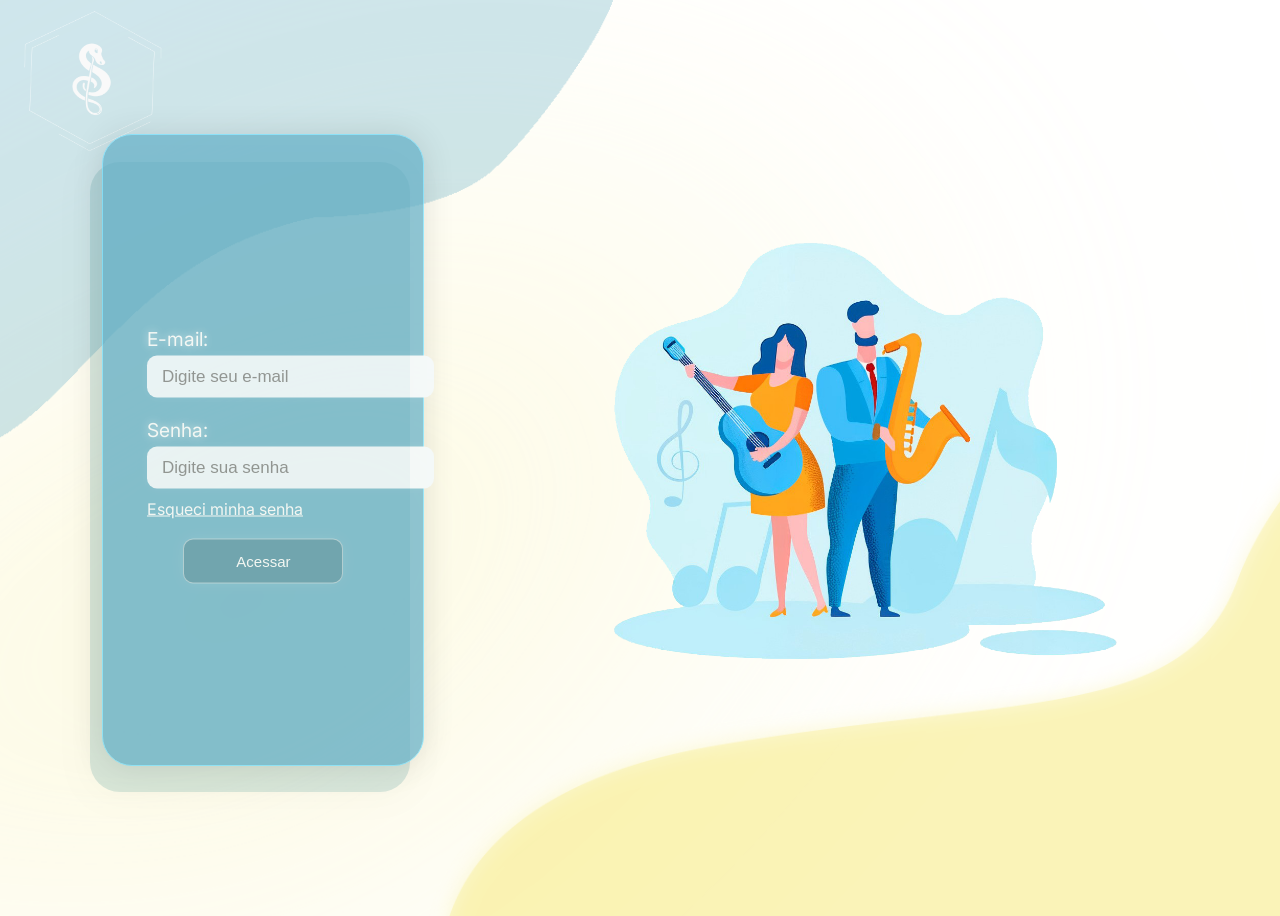
==== index.html @ 94869473 "Site - PW2" ====
<!DOCTYPE html>
<html lang="pt-br">

<head>
  <meta charset="UTF-8" />
  <meta name="viewport" content="width=device-width, initial-scale=1.0" />
  <link rel="shortcut icon" type="imagex/png" href="icone.ico">
  <link rel="stylesheet" href="index.css">
  <title>Início</title>
</head>

<body>
  <div class="caixa">
    <div class="container">
      <div class="input">
        <label class="texto" for="email">E-mail:</label>
        <input type="text" class="campo" id="email" placeholder="Digite seu e-mail" />
      </div>
      <div class="input">
        <label class="texto" for="senha">Senha:</label>
        <input type="text" class="campo" id="senha" placeholder="Digite sua senha" />
      </div>
      <u class="ems">Esqueci minha senha</u>
      <br />
      <input type="button" class="botao" value="Acessar" />
    </div>
  </div>
  <div class="caixa2"></div>
  <img src="imgInicio/imagem.png" class="foto" />
  <img src="imgInicio/logobranca.png" class="logo" />
</body>

</html>
---- index.css ----
/* Fonte: */
@import url("https://fonts.googleapis.com/css2?family=Inter:wght@400;500;600;700&display=swap");

/* Estilo da página: */
body {
  background-image: url("imgInicio/fundo.png");
  background-repeat: no-repeat;
  background-size: cover;
  background-position: center center;
  min-height: 100vh;
  font-family: "Inter", sans-serif;
}

.caixa {
  background: #61aec6;
  width: 25%;
  height: 70%;
  position: absolute;
  top: 50%;
  left: 8%;
  transform: translateY(-50%);
  opacity: 70%;
  z-index: 2;
  border: 1px solid #72e0ff;
  border-radius: 30px;
  box-shadow: 0px 0px 30px rgba(0, 0, 0, 0.15);
}

.caixa2 {
  background: #3e8c8c;
  width: 25%;
  height: 70%;
  position: absolute;
  top: 53%;
  left: 7%;
  transform: translateY(-50%);
  opacity: 20%;
  z-index: 1;
  border-radius: 30px;
  box-shadow: 0px 0px 30px rgba(0, 0, 0, 0.15);
  transition: 0.5s all ease-in;
}

.caixa2:hover {
  left: 6%;
  top: 54%;
  transition: 0.5s all ease-in;
}

.foto {
  width: 50%;
  right: 9%;
  position: absolute;
  top: 50%;
  transform: translateY(-50%);
}

.logo {
  position: absolute;
  width: 180px;
  height: 160px;
  top: 0;
  left: 0;
}

.campo {
  background: #f2f9ff;
  border-radius: 10px;
  width: 107%;
  outline: none;
  border: none;
  height: 40px;
  padding-left: 15px;
  padding-right: 15px;
  font-size: 17px;
  transition: 1s;
  box-shadow: 0px 0px 10px rgba(255, 255, 255, 0.1);
}

.campo:focus {
  box-shadow: 0px 0px 20px rgba(0, 200, 255, 0.5);
  transition: 1s;
  text-shadow: 0px 0px 5px rgba(0, 0, 0, 0.15);
}

.texto {
  color: white;
  text-shadow: 0 0 10px rgba(255, 255, 255, 0.8);
  font-size: larger;
  margin-bottom: 5px !important;
  display: inline-flex;
}

.input {
  display: -webkit-inline-box;
  width: 75%;
  left: 48%;
  position: relative;
  transform: translateX(-50%);
  margin: 10px;
}

.ems {
  color: white;
  display: inline-flex;
  display: -webkit-inline-box;
  width: 75%;
  left: 48%;
  position: relative;
  transform: translateX(-50%);
  margin-left: 10px;
  cursor: pointer;
}

.botao {
  width: 50%;
  height: 45px;
  border-radius: 10px;
  font-size: 15px;
  background: #478b9f;
  color: white;
  z-index: 3;
  cursor: pointer;
  left: 50%;
  position: relative;
  transform: translateX(-50%);
  margin-top: 20px;
  border: 1px solid rgba(255, 255, 255, 0.5);
  box-shadow: 0px 0px 15px rgba(255, 255, 255, 0.1);
  transition: 1s;
}

.botao:hover {
  transition: 1s;
  filter: brightness(130%);
}

.container {
  left: 50%;
  position: relative;
  transform: translate(-50%, -50%);
  top: 50%;
}
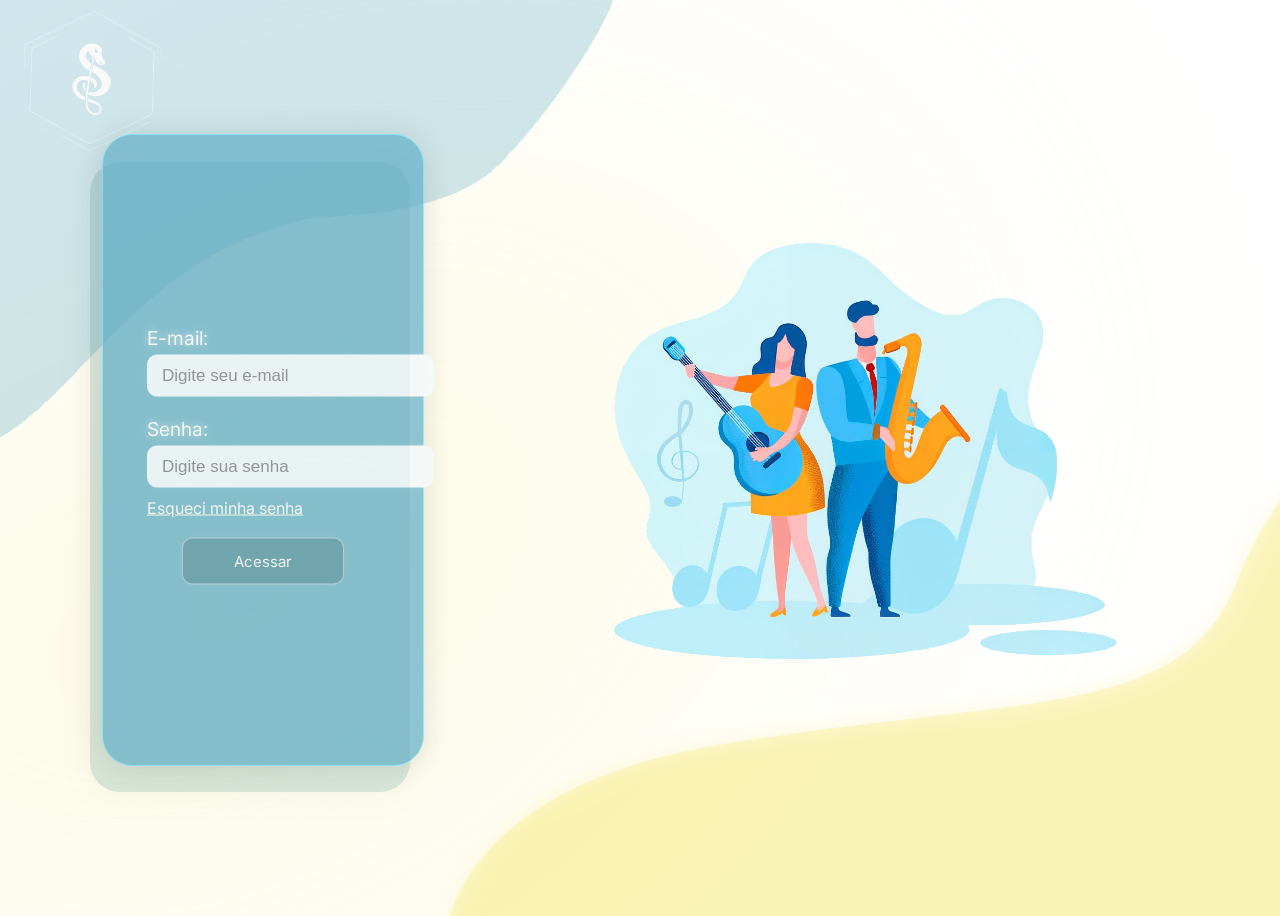
==== commit 89feaff7: "3.1" ====
--- a/index.html
+++ b/index.html
@@ -22,7 +22,7 @@
       </div>
       <u class="ems">Esqueci minha senha</u>
       <br />
-      <input type="button" class="botao" value="Acessar" />
+      <a class="botao" href="cadFuncionario.html">Acessar</a>
     </div>
   </div>
   <div class="caixa2"></div>
--- a/index.css
+++ b/index.css
@@ -119,6 +119,7 @@
   font-size: 15px;
   background: #478b9f;
   color: white;
+  display: block;
   z-index: 3;
   cursor: pointer;
   left: 50%;
@@ -128,6 +129,13 @@
   border: 1px solid rgba(255, 255, 255, 0.5);
   box-shadow: 0px 0px 15px rgba(255, 255, 255, 0.1);
   transition: 1s;
+}
+
+a {
+  text-decoration: none;
+  display: flex !important;
+  align-items: center;
+  justify-content: center;
 }
 
 .botao:hover {
@@ -140,4 +148,4 @@
   position: relative;
   transform: translate(-50%, -50%);
   top: 50%;
-}
+}
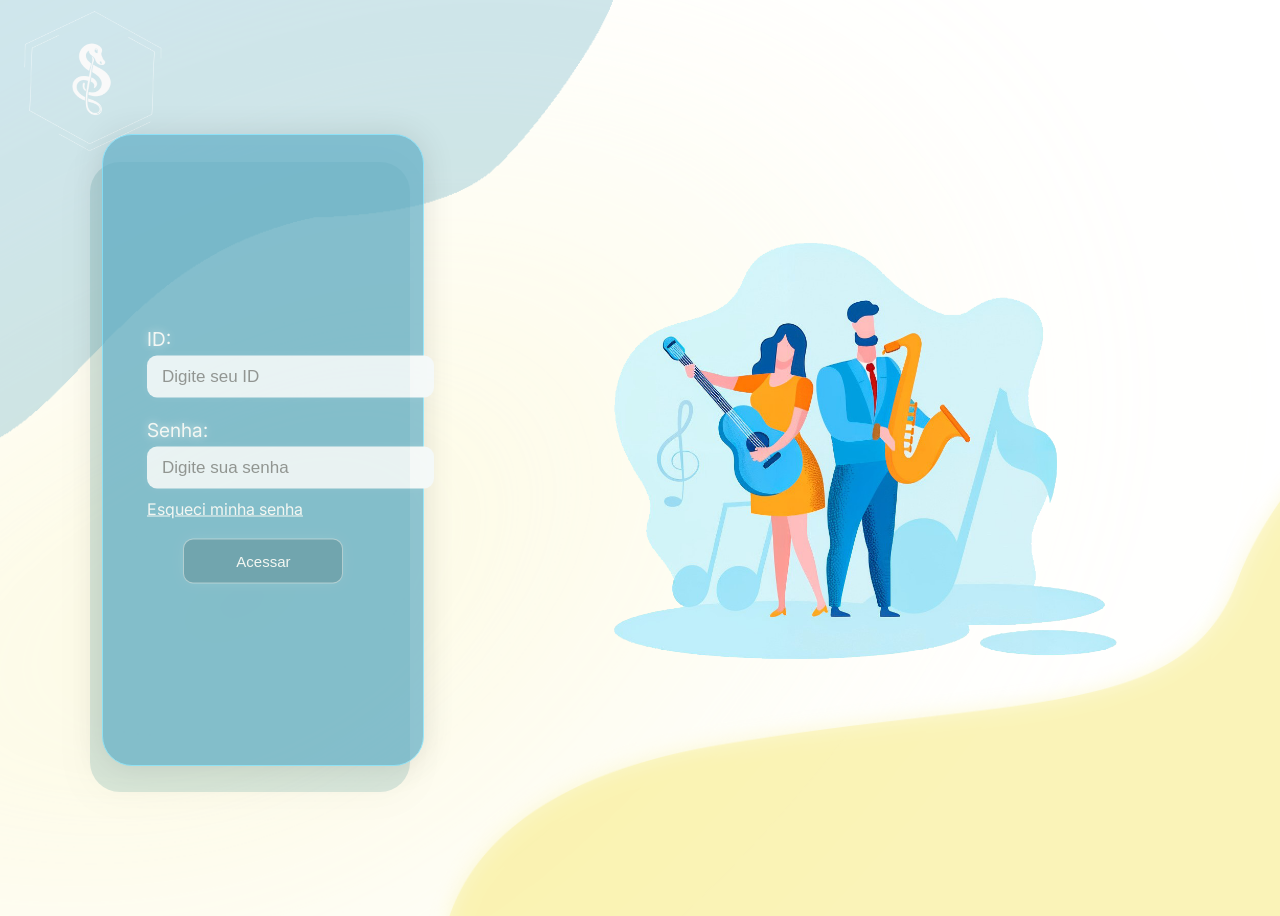
==== commit 9c883555: "Add files via upload" ====
--- a/index.html
+++ b/index.html
@@ -12,17 +12,19 @@
 <body>
   <div class="caixa">
     <div class="container">
+      <form action="php/logon.php" method="post">
       <div class="input">
-        <label class="texto" for="email">E-mail:</label>
-        <input type="text" class="campo" id="email" placeholder="Digite seu e-mail" />
+        <label class="texto" for="id">ID:</label>
+        <input type="text" class="campo" id="id" name="id" placeholder="Digite seu ID" />
       </div>
       <div class="input">
         <label class="texto" for="senha">Senha:</label>
-        <input type="text" class="campo" id="senha" placeholder="Digite sua senha" />
+        <input type="text" class="campo" id="senha" name="senha" placeholder="Digite sua senha" />
       </div>
       <u class="ems">Esqueci minha senha</u>
       <br />
-      <a class="botao" href="cadFuncionario.html">Acessar</a>
+      <button class="botao" type="submit">Acessar</button>
+      </form>
     </div>
   </div>
   <div class="caixa2"></div>
